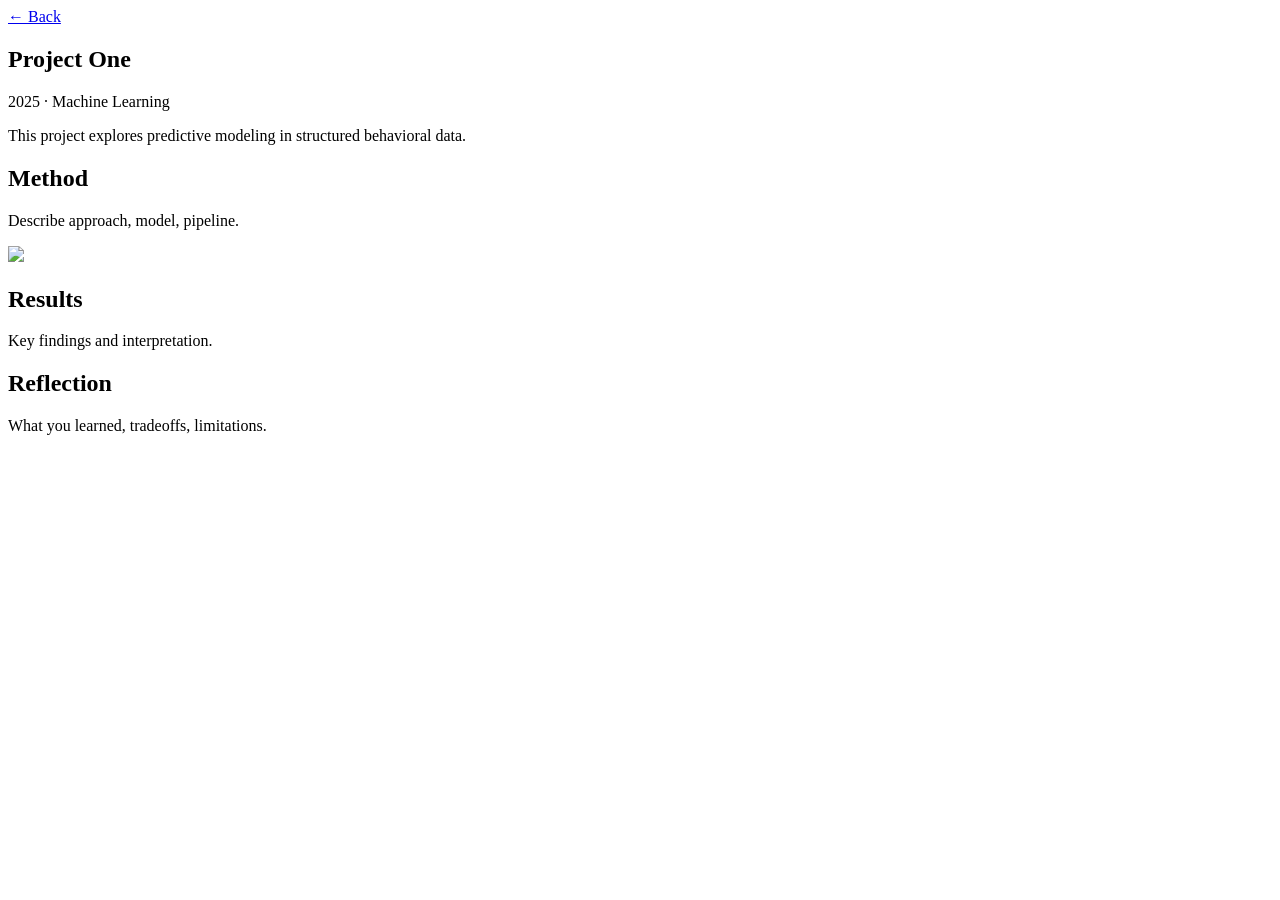
==== projects/project1.html @ 3b2e7561 "rewrite structure" ====
<!DOCTYPE html>
<html lang="en">
<head>
  <meta charset="UTF-8">
  <title>Project One</title>
  <meta name="viewport" content="width=device-width, initial-scale=1">
  <link rel="../assets/style.css">
</head>

<body>

<div class="container">

  <a class="back" href="../index.html">← Back</a>

  <article class="post">

    <h1>Project One</h1>
    <p class="meta">2025 · Machine Learning</p>

    <p class="lead">
      This project explores predictive modeling in structured behavioral data.
    </p>

    <h2>Method</h2>
    <p>
      Describe approach, model, pipeline.
    </p>

    <img src="../assets/images/example.png">

    <h2>Results</h2>
    <p>
      Key findings and interpretation.
    </p>

    <h2>Reflection</h2>
    <p>
      What you learned, tradeoffs, limitations.
    </p>

  </article>

</div>

</body>
</html>
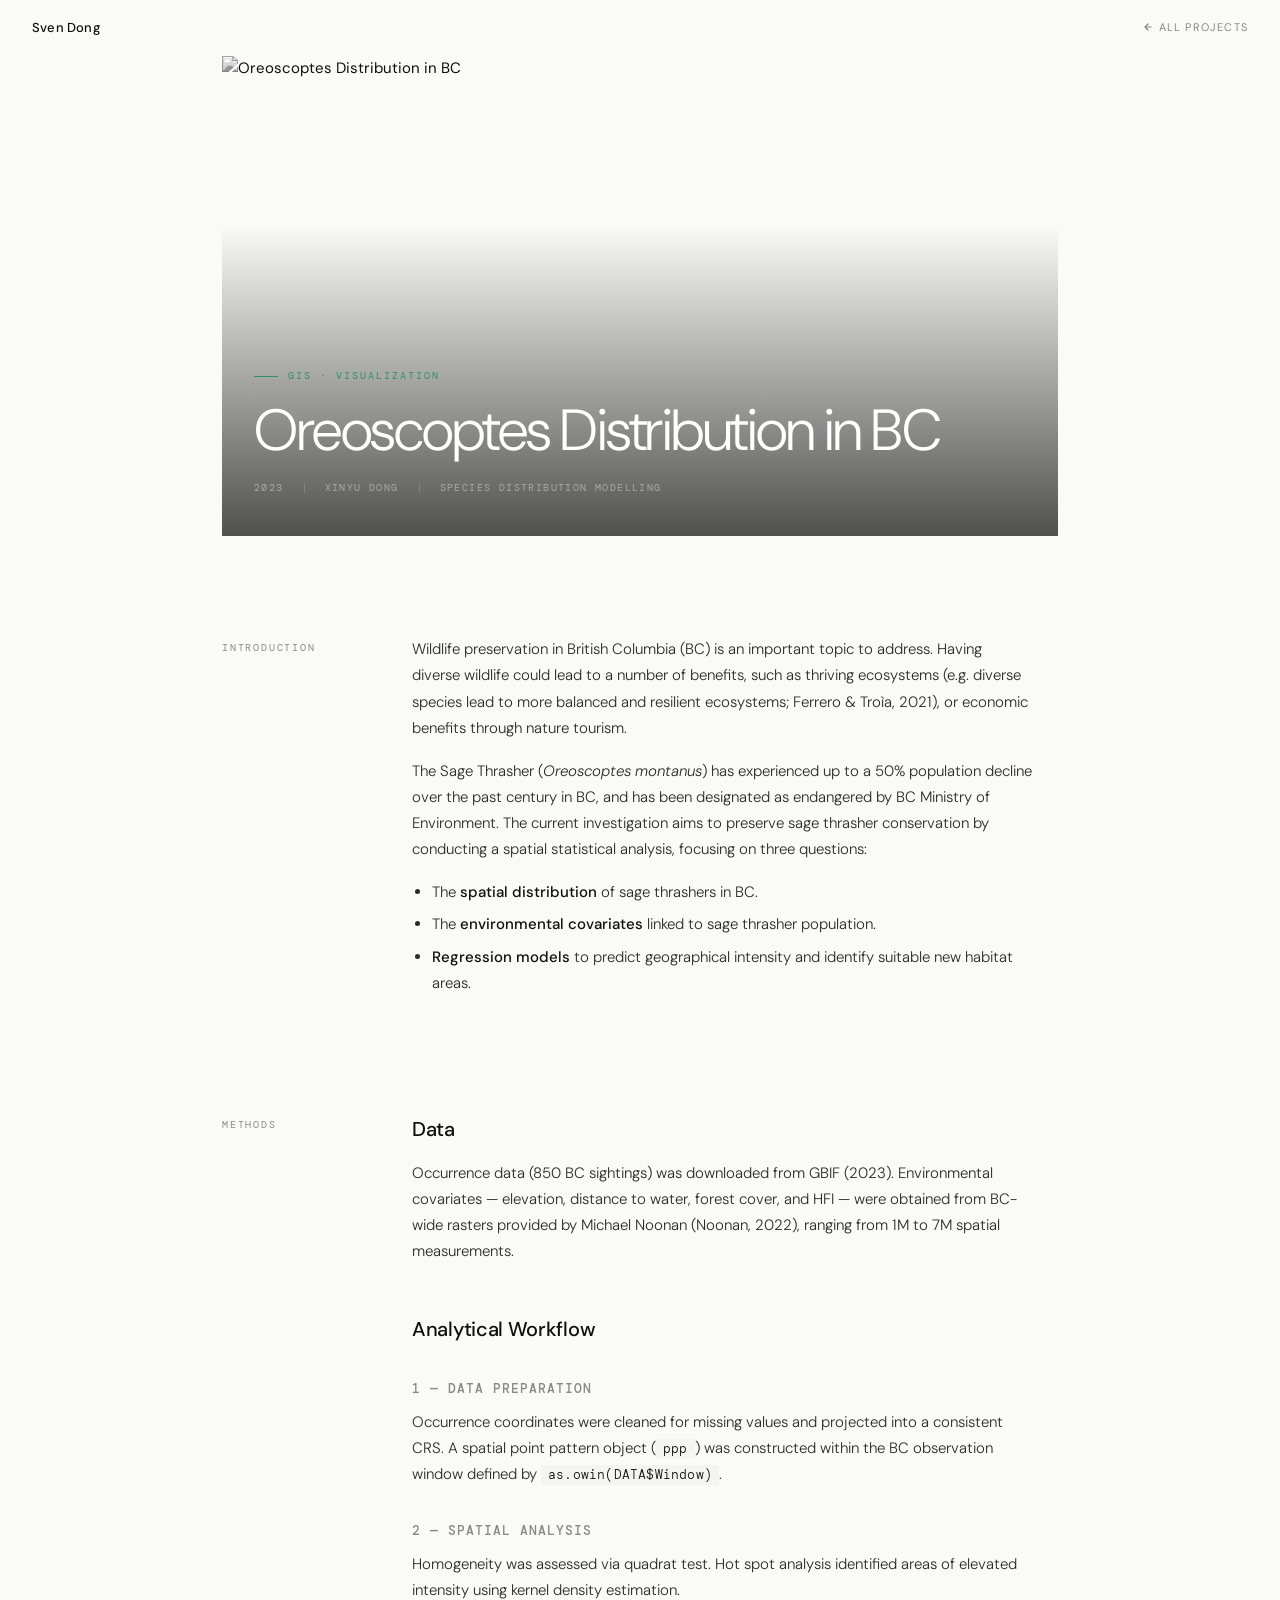
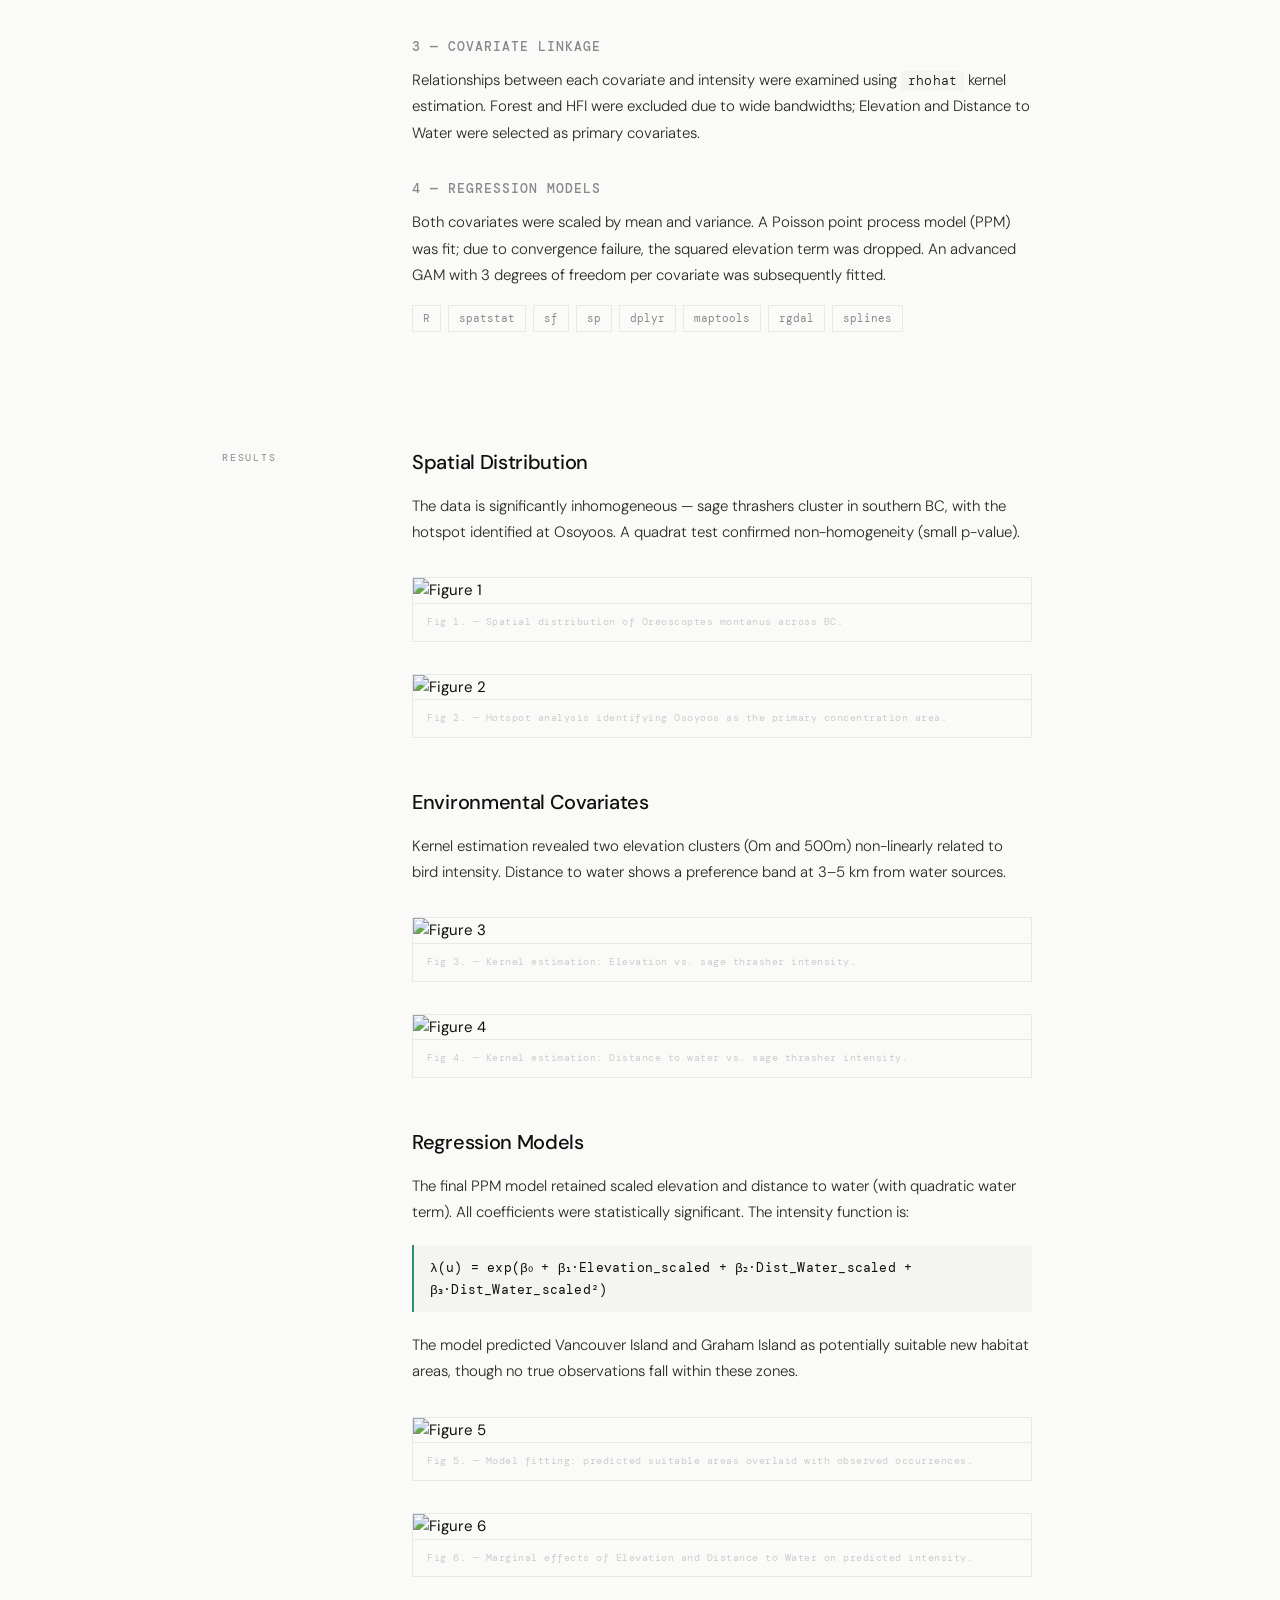
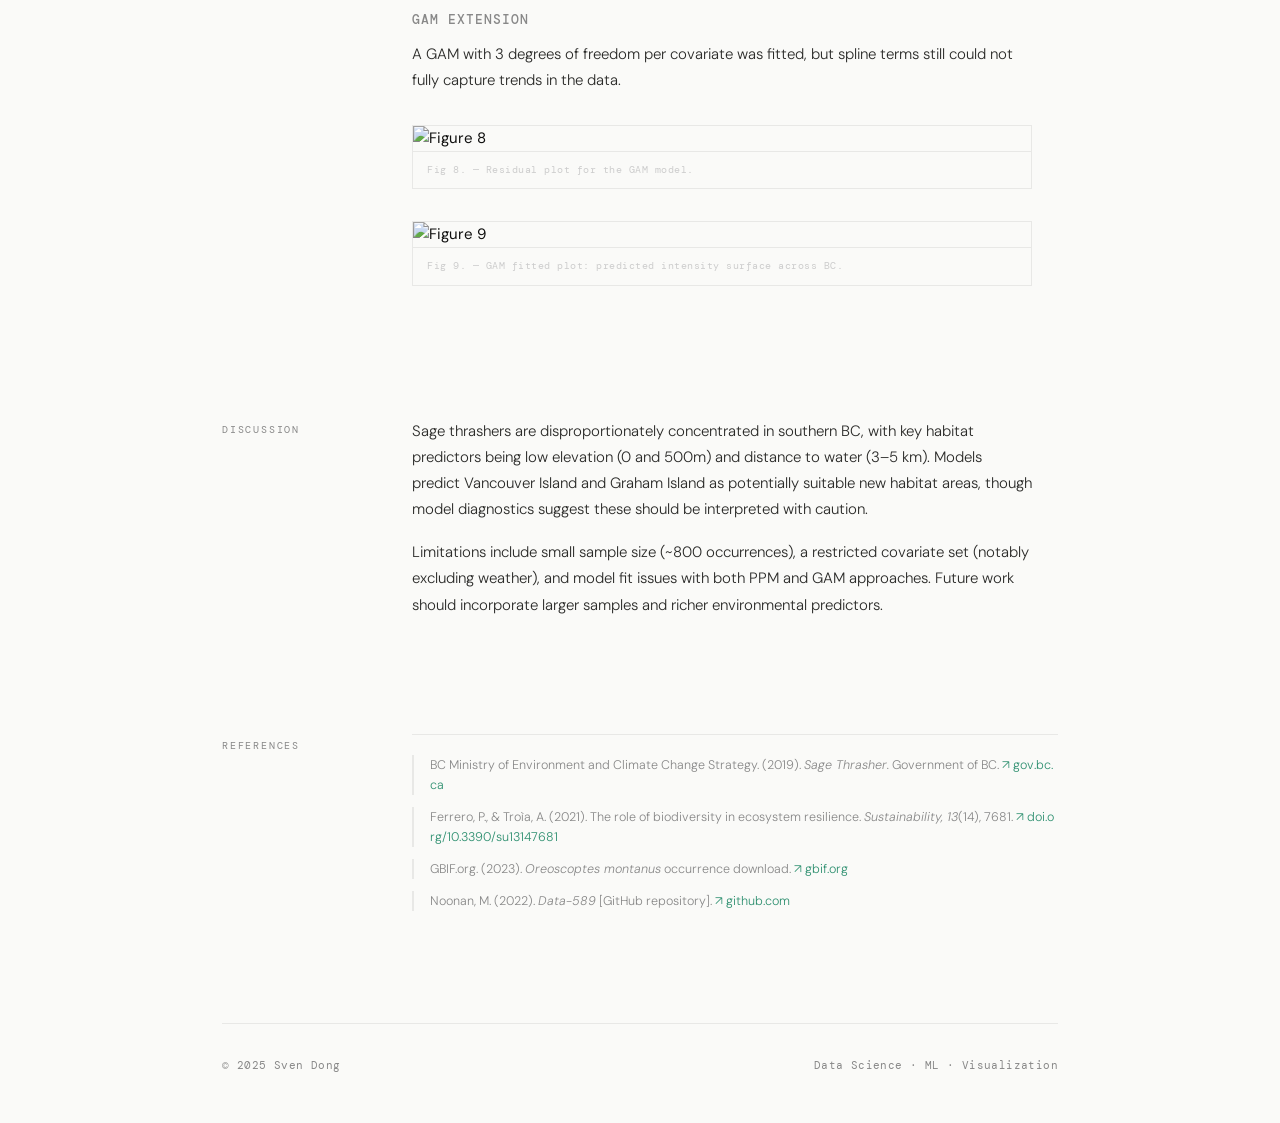
==== commit 65cdd5fb: "renew" ====
--- a/projects/project1.html
+++ b/projects/project1.html
@@ -1,47 +1,157 @@
 <!DOCTYPE html>
 <html lang="en">
 <head>
-  <meta charset="UTF-8">
-  <title>Project One</title>
-  <meta name="viewport" content="width=device-width, initial-scale=1">
-  <link rel="../assets/style.css">
+<meta charset="UTF-8">
+<title>Oreoscoptes Distribution in BC — Sven Dong</title>
+<meta name="viewport" content="width=device-width, initial-scale=1">
+<link rel="preconnect" href="https://fonts.googleapis.com">
+<link rel="preconnect" href="https://fonts.gstatic.com" crossorigin>
+<link href="https://fonts.googleapis.com/css2?family=DM+Sans:ital,opsz,wght@0,9..40,200;0,9..40,300;0,9..40,400;0,9..40,500;1,9..40,300&family=DM+Mono:wght@300;400&display=swap" rel="stylesheet">
+<link rel="stylesheet" href="project.css">
 </head>
+<body>
 
-<body>
+<nav id="nav">
+  <a href="index.html" class="nav-name">Sven Dong</a>
+  <a href="index.html#projects" class="nav-back">
+    <svg viewBox="0 0 10 10" fill="none" xmlns="http://www.w3.org/2000/svg">
+      <path d="M8 5H2M2 5L5 2M2 5L5 8" stroke="currentColor" stroke-width="1.2" stroke-linecap="round" stroke-linejoin="round"/>
+    </svg>
+    All Projects
+  </a>
+</nav>
 
 <div class="container">
 
-  <a class="back" href="../index.html">← Back</a>
+  <section class="hero">
+    <div class="hero-image">
+      <img src="https://sven-dong.netlify.app/project/oreoscoptes-distribution-in-bc/featured_hu07d01243d56d44257bf3eecd06896f7d_753021_720x2500_fit_q75_h2_lanczos_3.webp" alt="Oreoscoptes Distribution in BC">
+    </div>
+    <div class="hero-text">
+      <div class="hero-tag">GIS · Visualization</div>
+      <h1>Oreoscoptes Distribution in BC</h1>
+      <div class="hero-meta">
+        <span class="hero-meta-item">2023</span>
+        <div class="hero-meta-div"></div>
+        <span class="hero-meta-item">Xinyu Dong</span>
+        <div class="hero-meta-div"></div>
+        <span class="hero-meta-item">Species Distribution Modelling</span>
+      </div>
+    </div>
+  </section>
 
-  <article class="post">
+  <section class="section fade">
+    <div class="label">Introduction</div>
+    <div class="prose">
+      <p>Wildlife preservation in British Columbia (BC) is an important topic to address. Having diverse wildlife could lead to a number of benefits, such as thriving ecosystems (e.g. diverse species lead to more balanced and resilient ecosystems; Ferrero &amp; Troìa, 2021), or economic benefits through nature tourism.</p>
+      <p>The Sage Thrasher (<em>Oreoscoptes montanus</em>) has experienced up to a 50% population decline over the past century in BC, and has been designated as endangered by BC Ministry of Environment. The current investigation aims to preserve sage thrasher conservation by conducting a spatial statistical analysis, focusing on three questions:</p>
+      <ul>
+        <li>The <strong>spatial distribution</strong> of sage thrashers in BC.</li>
+        <li>The <strong>environmental covariates</strong> linked to sage thrasher population.</li>
+        <li><strong>Regression models</strong> to predict geographical intensity and identify suitable new habitat areas.</li>
+      </ul>
+    </div>
+  </section>
 
-    <h1>Project One</h1>
-    <p class="meta">2025 · Machine Learning</p>
+  <section class="section fade">
+    <div class="label">Methods</div>
+    <div class="prose">
+      <h2>Data</h2>
+      <p>Occurrence data (850 BC sightings) was downloaded from GBIF (2023). Environmental covariates — elevation, distance to water, forest cover, and HFI — were obtained from BC-wide rasters provided by Michael Noonan (Noonan, 2022), ranging from 1M to 7M spatial measurements.</p>
+      <h2>Analytical Workflow</h2>
+      <h3>1 — Data Preparation</h3>
+      <p>Occurrence coordinates were cleaned for missing values and projected into a consistent CRS. A spatial point pattern object (<code>ppp</code>) was constructed within the BC observation window defined by <code>as.owin(DATA$Window)</code>.</p>
+      <h3>2 — Spatial Analysis</h3>
+      <p>Homogeneity was assessed via quadrat test. Hot spot analysis identified areas of elevated intensity using kernel density estimation.</p>
+      <h3>3 — Covariate Linkage</h3>
+      <p>Relationships between each covariate and intensity were examined using <code>rhohat</code> kernel estimation. Forest and HFI were excluded due to wide bandwidths; Elevation and Distance to Water were selected as primary covariates.</p>
+      <h3>4 — Regression Models</h3>
+      <p>Both covariates were scaled by mean and variance. A Poisson point process model (PPM) was fit; due to convergence failure, the squared elevation term was dropped. An advanced GAM with 3 degrees of freedom per covariate was subsequently fitted.</p>
+      <div class="stack-row">
+        <span class="stack-tag">R</span>
+        <span class="stack-tag">spatstat</span>
+        <span class="stack-tag">sf</span>
+        <span class="stack-tag">sp</span>
+        <span class="stack-tag">dplyr</span>
+        <span class="stack-tag">maptools</span>
+        <span class="stack-tag">rgdal</span>
+        <span class="stack-tag">splines</span>
+      </div>
+    </div>
+  </section>
 
-    <p class="lead">
-      This project explores predictive modeling in structured behavioral data.
-    </p>
+  <section class="section fade">
+    <div class="label">Results</div>
+    <div class="prose">
+      <h2>Spatial Distribution</h2>
+      <p>The data is significantly inhomogeneous — sage thrashers cluster in southern BC, with the hotspot identified at Osoyoos. A quadrat test confirmed non-homogeneity (small p-value).</p>
+      <div class="figure">
+        <img src="https://sven-dong.netlify.app/project/oreoscoptes-distribution-in-bc/fig1_hu07270818caa90092814b668fc8cc908c_92789_f3ec67c5ee1264b0fb2ec269239ee25d.webp" alt="Figure 1">
+        <div class="figure-caption">Fig 1. — Spatial distribution of Oreoscoptes montanus across BC.</div>
+      </div>
+      <div class="figure">
+        <img src="https://sven-dong.netlify.app/project/oreoscoptes-distribution-in-bc/fig2_hucc1727639e260c93861b7b6bdea47307_44625_96677f9a6e86d1c556fe0f144af8a4b4.webp" alt="Figure 2">
+        <div class="figure-caption">Fig 2. — Hotspot analysis identifying Osoyoos as the primary concentration area.</div>
+      </div>
+      <h2>Environmental Covariates</h2>
+      <p>Kernel estimation revealed two elevation clusters (0m and 500m) non-linearly related to bird intensity. Distance to water shows a preference band at 3–5 km from water sources.</p>
+      <div class="figure">
+        <img src="https://sven-dong.netlify.app/project/oreoscoptes-distribution-in-bc/fig3_hu405ce6dc826fee4848c122b84d4ebfa2_92311_ddeb3c19a7a29c9e2a288694ae9243a9.webp" alt="Figure 3">
+        <div class="figure-caption">Fig 3. — Kernel estimation: Elevation vs. sage thrasher intensity.</div>
+      </div>
+      <div class="figure">
+        <img src="https://sven-dong.netlify.app/project/oreoscoptes-distribution-in-bc/fig4_hue2f65c172ab2ad3484f33553e52b5935_88206_8ac947e622ca103d415e4ca384db0ecd.webp" alt="Figure 4">
+        <div class="figure-caption">Fig 4. — Kernel estimation: Distance to water vs. sage thrasher intensity.</div>
+      </div>
+      <h2>Regression Models</h2>
+      <p>The final PPM model retained scaled elevation and distance to water (with quadratic water term). All coefficients were statistically significant. The intensity function is:</p>
+      <div class="math">λ(u) = exp(β₀ + β₁·Elevation_scaled + β₂·Dist_Water_scaled + β₃·Dist_Water_scaled²)</div>
+      <p>The model predicted Vancouver Island and Graham Island as potentially suitable new habitat areas, though no true observations fall within these zones.</p>
+      <div class="figure">
+        <img src="https://sven-dong.netlify.app/project/oreoscoptes-distribution-in-bc/fig5_hu2a2de6e4fb088ae32ec00754c51e6382_59626_afe9a99a5266dac8a0d36337eb219d1a.webp" alt="Figure 5">
+        <div class="figure-caption">Fig 5. — Model fitting: predicted suitable areas overlaid with observed occurrences.</div>
+      </div>
+      <div class="figure">
+        <img src="https://sven-dong.netlify.app/project/oreoscoptes-distribution-in-bc/fig6_hue9e89936ff4eabbb132376dd0c06284a_121420_9b5d217efce8e3682ac941988a74b210.webp" alt="Figure 6">
+        <div class="figure-caption">Fig 6. — Marginal effects of Elevation and Distance to Water on predicted intensity.</div>
+      </div>
+      <h3>GAM Extension</h3>
+      <p>A GAM with 3 degrees of freedom per covariate was fitted, but spline terms still could not fully capture trends in the data.</p>
+      <div class="figure">
+        <img src="https://sven-dong.netlify.app/project/oreoscoptes-distribution-in-bc/fig8_hu0d1158cfe9cbb3ed89b918ea102ffa63_114115_8716e5c67ec0955b8a629e7bf4cc208d.webp" alt="Figure 8">
+        <div class="figure-caption">Fig 8. — Residual plot for the GAM model.</div>
+      </div>
+      <div class="figure">
+        <img src="https://sven-dong.netlify.app/project/oreoscoptes-distribution-in-bc/fig9_hue6901f2d431ddccbee53be34ce0572f1_53226_05a475e882de4777286162c19d461a00.webp" alt="Figure 9">
+        <div class="figure-caption">Fig 9. — GAM fitted plot: predicted intensity surface across BC.</div>
+      </div>
+    </div>
+  </section>
 
-    <h2>Method</h2>
-    <p>
-      Describe approach, model, pipeline.
-    </p>
+  <section class="section fade">
+    <div class="label">Discussion</div>
+    <div class="prose">
+      <p>Sage thrashers are disproportionately concentrated in southern BC, with key habitat predictors being low elevation (0 and 500m) and distance to water (3–5 km). Models predict Vancouver Island and Graham Island as potentially suitable new habitat areas, though model diagnostics suggest these should be interpreted with caution.</p>
+      <p>Limitations include small sample size (~800 occurrences), a restricted covariate set (notably excluding weather), and model fit issues with both PPM and GAM approaches. Future work should incorporate larger samples and richer environmental predictors.</p>
+    </div>
+  </section>
 
-    <img src="../assets/images/example.png">
+  <section class="section fade">
+    <div class="label">References</div>
+    <div class="references">
+      <div class="reference-item">BC Ministry of Environment and Climate Change Strategy. (2019). <em>Sage Thrasher.</em> Government of BC. <a href="https://www2.gov.bc.ca/assets/gov/environment/plants-animals-and-ecosystems/species-ecosystems-at-risk/brochures/sage_thrasher.pdf" target="_blank" rel="noopener">↗ gov.bc.ca</a></div>
+      <div class="reference-item">Ferrero, P., &amp; Troìa, A. (2021). The role of biodiversity in ecosystem resilience. <em>Sustainability, 13</em>(14), 7681. <a href="https://doi.org/10.3390/su13147681" target="_blank" rel="noopener">↗ doi.org/10.3390/su13147681</a></div>
+      <div class="reference-item">GBIF.org. (2023). <em>Oreoscoptes montanus</em> occurrence download. <a href="https://www.gbif.org/species/2494973" target="_blank" rel="noopener">↗ gbif.org</a></div>
+      <div class="reference-item">Noonan, M. (2022). <em>Data-589</em> [GitHub repository]. <a href="https://github.com/ubco-mds-2022/Data-589" target="_blank" rel="noopener">↗ github.com</a></div>
+    </div>
+  </section>
 
-    <h2>Results</h2>
-    <p>
-      Key findings and interpretation.
-    </p>
-
-    <h2>Reflection</h2>
-    <p>
-      What you learned, tradeoffs, limitations.
-    </p>
-
-  </article>
+  <footer>
+    <span class="footer-copy">© 2025 Sven Dong</span>
+    <span class="footer-copy">Data Science · ML · Visualization</span>
+  </footer>
 
 </div>
-
+<script src="project.js"></script>
 </body>
 </html>
--- a/projects/project.css
+++ b/projects/project.css
@@ -0,0 +1,407 @@
+/* ── Reset & Base ─────────────────────────────────────────── */
+*, *::before, *::after { box-sizing: border-box; margin: 0; padding: 0; }
+
+:root {
+  --max: 900px;
+  --label-w: 150px;
+  --gap: 100px;
+  --c-ink: #0f0f0e;
+  --c-accent: #2D8F6F;
+  --c-muted: #888;
+  --c-faint: #ccc;
+  --c-line: #e8e8e6;
+  --c-bg: #fafaf8;
+  --c-surface: #f4f4f1;
+  --font: 'DM Sans', -apple-system, sans-serif;
+  --font-mono: 'DM Mono', monospace;
+  --nav-h: 56px;
+}
+
+html { scroll-behavior: smooth; }
+
+body {
+  font-family: var(--font);
+  font-size: 15px;
+  line-height: 1.65;
+  color: var(--c-ink);
+  background: var(--c-bg);
+  -webkit-font-smoothing: antialiased;
+  overflow-x: hidden;
+}
+
+a { color: inherit; text-decoration: none; }
+
+/* ── Nav ──────────────────────────────────────────────────── */
+nav {
+  position: fixed;
+  top: 0; left: 0; right: 0;
+  height: var(--nav-h);
+  display: flex;
+  align-items: center;
+  justify-content: space-between;
+  padding: 0 32px;
+  background: rgba(250,250,248,0.88);
+  backdrop-filter: blur(12px);
+  -webkit-backdrop-filter: blur(12px);
+  border-bottom: 1px solid transparent;
+  z-index: 100;
+  transition: border-color 0.3s;
+}
+
+nav.scrolled { border-color: var(--c-line); }
+
+.nav-name {
+  font-size: 13px;
+  font-weight: 500;
+  letter-spacing: 0.2px;
+  transition: color 0.2s;
+}
+.nav-name:hover { color: var(--c-accent); }
+
+.nav-back {
+  display: flex;
+  align-items: center;
+  gap: 6px;
+  font-size: 11px;
+  letter-spacing: 1.2px;
+  text-transform: uppercase;
+  color: var(--c-muted);
+  transition: color 0.2s;
+}
+.nav-back:hover { color: var(--c-accent); }
+.nav-back svg { width: 10px; height: 10px; }
+
+/* ── Container ────────────────────────────────────────────── */
+.container {
+  max-width: var(--max);
+  margin: 0 auto;
+  padding: 0 32px;
+}
+
+/* ── Hero ─────────────────────────────────────────────────── */
+.hero {
+  position: relative;
+  margin-bottom: var(--gap);
+  padding-top: var(--nav-h);
+}
+
+.hero-image {
+  position: relative;
+  overflow: hidden;
+}
+
+.hero-image img {
+  width: 100%;
+  height: 480px;
+  object-fit: cover;
+  filter: grayscale(100%);
+  display: block;
+  transition: transform 8s ease;
+}
+
+.hero:hover .hero-image img { transform: scale(1.02); }
+
+.hero-image::after {
+  content: '';
+  position: absolute;
+  inset: 0;
+  background: linear-gradient(to bottom, transparent 35%, rgba(15,15,14,0.72) 100%);
+}
+
+.hero-text {
+  position: absolute;
+  bottom: 40px;
+  left: 32px;
+  right: 32px;
+  color: #fff;
+  z-index: 2;
+}
+
+.hero-tag {
+  font-family: var(--font-mono);
+  font-size: 10px;
+  letter-spacing: 2px;
+  text-transform: uppercase;
+  color: var(--c-accent);
+  margin-bottom: 14px;
+  display: flex;
+  align-items: center;
+  gap: 10px;
+}
+.hero-tag::before {
+  content: '';
+  display: inline-block;
+  width: 24px;
+  height: 1px;
+  background: var(--c-accent);
+}
+
+.hero-text h1 {
+  font-size: clamp(32px, 5.5vw, 58px);
+  font-weight: 300;
+  letter-spacing: -1.5px;
+  line-height: 1.08;
+  margin-bottom: 18px;
+}
+
+.hero-meta {
+  display: flex;
+  gap: 20px;
+  align-items: center;
+  flex-wrap: wrap;
+}
+
+.hero-meta-item {
+  font-family: var(--font-mono);
+  font-size: 10px;
+  letter-spacing: 1.4px;
+  text-transform: uppercase;
+  color: rgba(255,255,255,0.42);
+}
+
+.hero-meta-div {
+  width: 1px;
+  height: 10px;
+  background: rgba(255,255,255,0.18);
+}
+
+/* ── Section layout ───────────────────────────────────────── */
+.section {
+  display: grid;
+  grid-template-columns: var(--label-w) 1fr;
+  gap: 0 40px;
+  margin-bottom: var(--gap);
+}
+
+.label {
+  font-size: 10px;
+  text-transform: uppercase;
+  letter-spacing: 1.8px;
+  color: var(--c-muted);
+  padding-top: 4px;
+  font-family: var(--font-mono);
+  position: sticky;
+  top: calc(var(--nav-h) + 24px);
+  align-self: start;
+}
+
+/* ── Prose ────────────────────────────────────────────────── */
+.prose { max-width: 620px; }
+
+.prose h2 {
+  font-size: 20px;
+  font-weight: 500;
+  letter-spacing: -0.3px;
+  margin: 48px 0 14px;
+  color: var(--c-ink);
+}
+.prose h2:first-child { margin-top: 0; }
+
+.prose h3 {
+  font-size: 13px;
+  font-weight: 500;
+  letter-spacing: 1px;
+  text-transform: uppercase;
+  font-family: var(--font-mono);
+  color: var(--c-muted);
+  margin: 32px 0 10px;
+}
+
+.prose p {
+  font-size: 15px;
+  font-weight: 300;
+  line-height: 1.75;
+  color: #2a2a28;
+  margin-bottom: 1.1em;
+}
+
+.prose ul, .prose ol {
+  padding-left: 20px;
+  margin-bottom: 1.1em;
+}
+
+.prose li {
+  font-size: 15px;
+  font-weight: 300;
+  line-height: 1.75;
+  color: #2a2a28;
+  margin-bottom: 0.4em;
+}
+
+.prose strong { font-weight: 500; color: var(--c-ink); }
+
+.prose em { font-style: italic; }
+
+.prose code {
+  font-family: var(--font-mono);
+  font-size: 12.5px;
+  background: var(--c-surface);
+  padding: 2px 7px;
+  color: var(--c-ink);
+  letter-spacing: 0.2px;
+}
+
+.prose .math {
+  font-family: var(--font-mono);
+  font-size: 13px;
+  background: var(--c-surface);
+  border-left: 2px solid var(--c-accent);
+  padding: 12px 16px;
+  margin: 20px 0;
+  color: var(--c-ink);
+  letter-spacing: 0.2px;
+  overflow-x: auto;
+}
+
+/* ── External link button ─────────────────────────────────── */
+.prose .link-btn {
+  display: inline-flex;
+  align-items: center;
+  gap: 7px;
+  font-family: var(--font-mono);
+  font-size: 11px;
+  letter-spacing: 1px;
+  text-transform: uppercase;
+  color: var(--c-muted);
+  border: 1px solid var(--c-line);
+  padding: 8px 14px;
+  margin: 4px 6px 4px 0;
+  transition: all 0.2s;
+}
+.prose .link-btn:hover {
+  border-color: var(--c-accent);
+  color: var(--c-accent);
+}
+
+/* ── Table ────────────────────────────────────────────────── */
+.prose table {
+  width: 100%;
+  border-collapse: collapse;
+  margin: 24px 0;
+  font-size: 13px;
+}
+
+.prose th {
+  font-family: var(--font-mono);
+  font-size: 10px;
+  letter-spacing: 1px;
+  text-transform: uppercase;
+  color: var(--c-muted);
+  font-weight: 400;
+  text-align: left;
+  padding: 10px 12px;
+  border-bottom: 1px solid var(--c-line);
+  background: var(--c-surface);
+}
+
+.prose td {
+  padding: 10px 12px;
+  border-bottom: 1px solid var(--c-line);
+  color: #2a2a28;
+  font-weight: 300;
+  vertical-align: top;
+  line-height: 1.5;
+}
+
+.prose tr:last-child td { border-bottom: none; }
+
+.prose .table-caption {
+  font-family: var(--font-mono);
+  font-size: 10px;
+  letter-spacing: 0.5px;
+  color: var(--c-faint);
+  margin-top: -16px;
+  margin-bottom: 24px;
+}
+
+/* ── Figure ───────────────────────────────────────────────── */
+.figure {
+  margin: 32px 0;
+  border: 1px solid var(--c-line);
+}
+
+.figure img {
+  width: 100%;
+  display: block;
+  filter: grayscale(15%);
+}
+
+.figure-caption {
+  padding: 10px 14px;
+  border-top: 1px solid var(--c-line);
+  font-family: var(--font-mono);
+  font-size: 10px;
+  letter-spacing: 0.5px;
+  color: var(--c-faint);
+}
+
+/* ── Stack tags ───────────────────────────────────────────── */
+.stack-row {
+  display: flex;
+  flex-wrap: wrap;
+  gap: 7px;
+  margin: 14px 0;
+}
+
+.stack-tag {
+  font-family: var(--font-mono);
+  font-size: 10.5px;
+  padding: 4px 10px;
+  border: 1px solid var(--c-line);
+  color: var(--c-muted);
+  transition: all 0.2s;
+  cursor: default;
+}
+.stack-tag:hover { border-color: var(--c-ink); color: var(--c-ink); }
+
+/* ── References ───────────────────────────────────────────── */
+.references { border-top: 1px solid var(--c-line); padding-top: 20px; }
+
+.reference-item {
+  font-size: 12.5px;
+  color: var(--c-muted);
+  line-height: 1.6;
+  margin-bottom: 12px;
+  padding-left: 16px;
+  border-left: 2px solid var(--c-line);
+  font-weight: 300;
+}
+
+.reference-item a { color: var(--c-accent); word-break: break-all; }
+
+/* ── Footer ───────────────────────────────────────────────── */
+footer {
+  border-top: 1px solid var(--c-line);
+  padding: 32px 0 48px;
+  display: flex;
+  justify-content: space-between;
+  align-items: center;
+}
+
+.footer-copy {
+  font-size: 11px;
+  letter-spacing: 0.4px;
+  color: var(--c-muted);
+  font-family: var(--font-mono);
+}
+
+/* ── Fade-in ──────────────────────────────────────────────── */
+.fade {
+  opacity: 0;
+  transform: translateY(18px);
+  transition: opacity 0.7s ease, transform 0.7s ease;
+}
+.fade.visible { opacity: 1; transform: translateY(0); }
+
+/* ── Mobile ───────────────────────────────────────────────── */
+@media (max-width: 680px) {
+  :root { --gap: 64px; --label-w: auto; }
+  nav { padding: 0 20px; }
+  .container { padding: 0 20px; }
+  .hero-text { left: 20px; bottom: 24px; }
+  .section { grid-template-columns: 1fr; gap: 12px 0; }
+  .label { position: static; }
+  .prose table { font-size: 12px; }
+  .prose th, .prose td { padding: 8px; }
+  footer { flex-direction: column; gap: 12px; align-items: flex-start; }
+}
